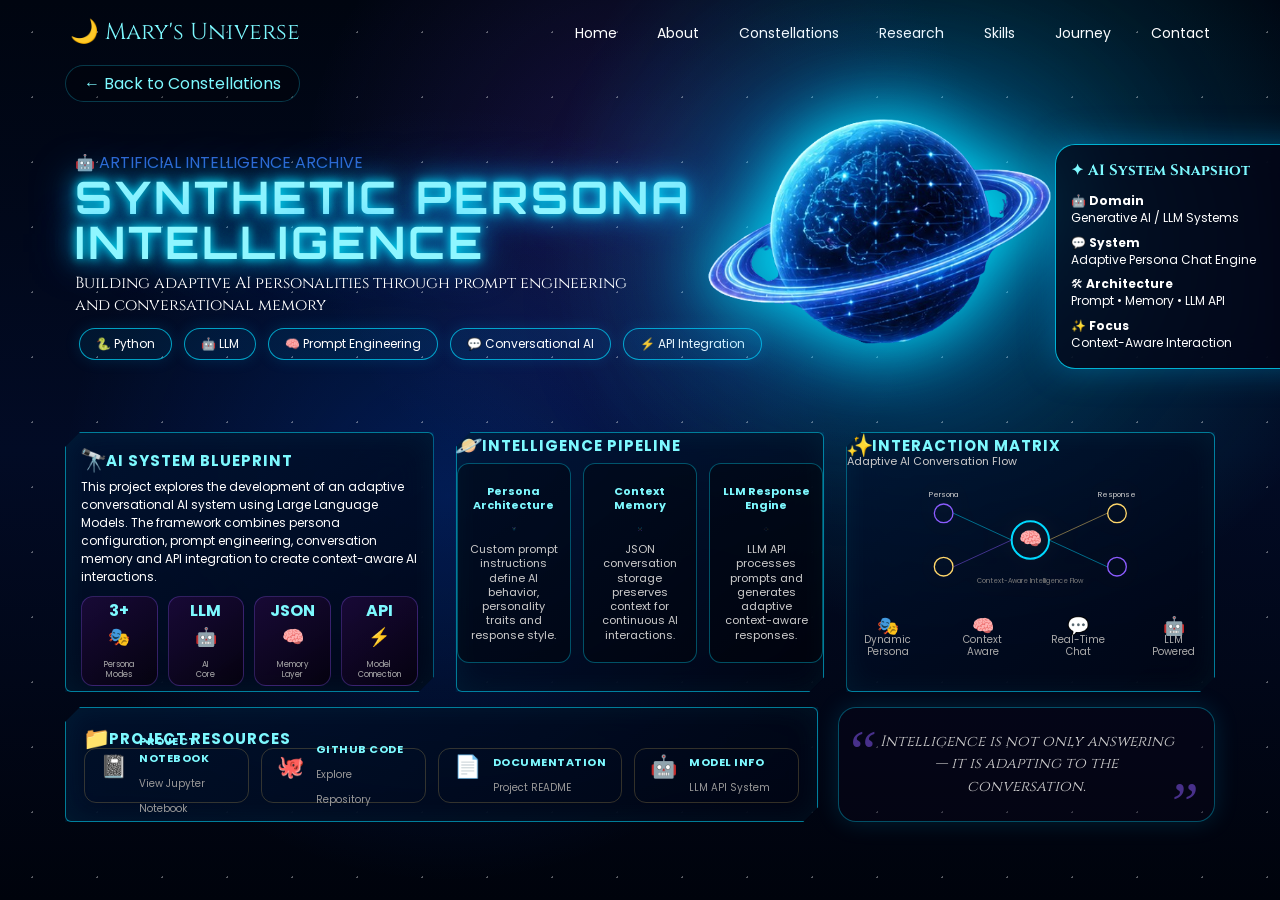
==== projects/ai.html @ 61479e6f "Publish Mary's Universe portfolio" ====
<!DOCTYPE html>
<html lang="en">

<head>

<meta charset="UTF-8">
<meta name="viewport" content="width=device-width, initial-scale=1.0">

<title>Synthetic Persona Archive 🤖</title>
<link rel="stylesheet" href="ai.css">

<link href="https://fonts.googleapis.com/css2?family=Cinzel:wght@600;700&family=Poppins:wght@300;400;500&display=swap" rel="stylesheet">
<link href="https://fonts.googleapis.com/css2?family=Orbitron:wght@700;800&display=swap" rel="stylesheet">

</head>


<body>


<!-- NAVBAR -->
<nav class="navbar">
    <div class="logo">🌙 Mary's Universe</div>
    <ul class="nav-links">
        <li><a href="../index.html#home">Home</a></li>
        <li><a href="../index.html#about">About</a></li>
        <li><a href="../index.html#constellations">Constellations</a></li>
        <li><a href="../index.html#research">Research</a></li>
        <li><a href="../index.html#skills">Skills</a></li>
        <li><a href="../index.html#journey">Journey</a></li>
        <li><a href="../index.html#contact">Contact</a></li>
    </ul>
</nav>

</div>
<a href="../index.html#constellations" class="back-btn">← Back to Constellations</a>
</div>

<!-- HERO -->
<section class="project-hero">
<div class="hero-text">

<p class="tag">🤖 ARTIFICIAL INTELLIGENCE ARCHIVE</p>

<h1>
SYNTHETIC PERSONA<br>
INTELLIGENCE
</h1>

<p class="subtitle">
Building adaptive AI personalities through prompt engineering <br>
and conversational memory
</p>

<div class="chips">

<span>🐍 Python</span>
<span>🤖 LLM</span>
<span>🧠 Prompt Engineering</span>
<span>💬 Conversational AI</span>
<span>⚡ API Integration</span>

</div>

<div class="planet-zone">

    <img src="../Images/ai planet.png" 
    class="planet">

    <div class="snapshot-card">
        <h3>✦ AI System Snapshot</h3>
        <p>
            🤖 <b>Domain</b><br>
            Generative AI / LLM Systems
        </p>
        <p>
            💬 <b>System</b><br>
            Adaptive Persona Chat Engine
        </p>
        <p>
            🛠 <b>Architecture</b><br>
            Prompt • Memory • LLM API
        </p>
        <p>
            ✨ <b>Focus</b><br>
            Context-Aware Interaction
        </p>
    </div>
</div>

</section>

<div class="archive-grid">

    <div class="glass-card overview-card">
        <h2><span class="card-icon">🔭</span> AI System Blueprint</h2>
        <p>
            This project explores the development of an adaptive conversational 
            AI system using Large Language Models. The framework combines 
            persona configuration, prompt engineering, conversation memory 
            and API integration to create context-aware AI interactions.
        </p>
        <div class="overview-stats">
            <div class="mini-stat">
                <span class="stat-icon" style="color:#00d9ff;">🎭</span>
                <h4>3+</h4>
                <p>Persona<br>Modes</p>
            </div>
            <div class="mini-stat">

                <span class="stat-icon" style="color:#ffd76b;">🤖</span>
                <h4>LLM</h4>
                <p>AI<br>Core</p>
            </div>
            <div class="mini-stat">
                <span class="stat-icon" style="color:#00d9ff;">🧠</span>
                <h4>JSON</h4>
                <p>Memory<br>Layer</p>
            </div>
            <div class="mini-stat">
                <span class="stat-icon" style="color:#ffd76b;">⚡</span>
                <h4>API</h4>
                <p>Model<br>Connection</p>
            </div>
        </div>
    </div>

    <div class="glass-card methodology-card">
        <h2><span class="card-icon">🪐</span> Intelligence Pipeline</h2>
        <div class="method-subgrid">
            <div class="method-box">
                <h4>Persona<br>Architecture</h4>
                <svg viewBox="0 0 100 100" class="method-svg">
                    <!-- AI identity core -->
                    <circle cx="50" cy="45" r="18"
                    stroke="#00d9ff"
                    stroke-width="2"
                    fill="none"/>
                    <circle cx="50" cy="35" r="6"
                    fill="#ffd76b"/>
                    <path d="M35 65 Q50 50 65 65"
                    stroke="#00d9ff"
                    fill="none"
                    stroke-width="2"/>
                    <circle cx="25" cy="25" r="4"
                    fill="#8b5cff"/>
                    <circle cx="75" cy="25" r="4"
                    fill="#8b5cff"/>
                    <line x1="29" y1="25" x2="42" y2="40"
                    stroke="#8b5cff"/>
                    <line x1="71" y1="25" x2="58" y2="40"
                    stroke="#8b5cff"/>
                </svg>
                <p>
                    Custom prompt instructions define AI behavior, personality traits and response style.
                </p>
            </div>
            <div class="method-box">
            <h4>Context<br>Memory</h4>
                <svg viewBox="0 0 100 100" class="method-svg">
                    <!-- Memory network -->
                    <circle cx="50" cy="50" r="10"
                    fill="none"
                    stroke="#ffd76b"
                    stroke-width="2"/>
                    <circle cx="25" cy="30" r="5"
                    fill="#00d9ff"/>
                    <circle cx="75" cy="30" r="5"
                    fill="#00d9ff"/>
                    <circle cx="30" cy="75" r="5"
                    fill="#8b5cff"/>
                    <circle cx="70" cy="75" r="5"
                    fill="#8b5cff"/>
                    <line x1="50" y1="50" x2="25" y2="30"
                    stroke="#ffffff"
                    opacity=".5"/>
                    <line x1="50" y1="50" x2="75" y2="30"
                    stroke="#ffffff"
                    opacity=".5"/>
                    <line x1="50" y1="50" x2="30" y2="75"
                    stroke="#ffffff"
                    opacity=".5"/>
                    <line x1="50" y1="50" x2="70" y2="75"
                    stroke="#ffffff"
                    opacity=".5"/>
                </svg>
                <p>
                    JSON conversation storage preserves context for continuous AI interactions.
                </p>
            </div>
            <div class="method-box">
                <h4>LLM Response<br>Engine</h4>
                <svg viewBox="0 0 100 100" class="method-svg">
                    <!-- AI neural flow -->
                    <circle cx="20" cy="50" r="6"
                    stroke="#ffd76b"
                    fill="none"/>
                    <circle cx="50" cy="25" r="6"
                    stroke="#00d9ff"
                    fill="none"/>
                    <circle cx="50" cy="75" r="6"
                    stroke="#00d9ff"
                    fill="none"/>
                    <circle cx="80" cy="50" r="6"
                    stroke="#ffd76b"
                    fill="none"/>
                    <path d="M26 50 L44 25"
                    stroke="#8b5cff"/>
                    <path d="M26 50 L44 75"
                    stroke="#8b5cff"/>
                    <path d="M56 25 L74 50"
                    stroke="#ffd76b"/>
                    <path d="M56 75 L74 50"
                    stroke="#ffd76b"/>
                </svg>
                <p>
                    LLM API processes prompts and generates adaptive context-aware responses.
                </p>
            </div>
        </div>
    </div>

    <div class="glass-card results-card">
        <h2><span class="card-icon">✨</span> Interaction Matrix</h2>
        <div class="chart-container" style="margin-bottom:20px;">
            <p class="chart-title">
             Adaptive AI Conversation Flow
            </p>
            <svg viewBox="0 0 500 180" 
                class="results-chart-svg"
                style="width:100%; height:160px;">
                <!-- central AI core -->
                <circle cx="250" cy="90" r="28"
                fill="none"
                stroke="#00d9ff"
                stroke-width="3"/>
                <text x="250" y="98"
                fill="#ffd76b"
                font-size="28"
                text-anchor="middle">
                🧠
                </text>
                <!-- surrounding nodes -->
                <circle cx="120" cy="50" r="14"
                fill="none"
                stroke="#8b5cff"
                stroke-width="2"/>
                <circle cx="120" cy="130" r="14"
                fill="none"
                stroke="#ffd76b"
                stroke-width="2"/>
                <circle cx="380" cy="50" r="14"
                fill="none"
                stroke="#ffd76b"
                stroke-width="2"/>
                <circle cx="380" cy="130" r="14"
                fill="none"
                stroke="#8b5cff"
                stroke-width="2"/>
                <!-- connections -->
                <line x1="135" y1="50"
                x2="222" y2="90"
                stroke="#00d9ff"
                opacity=".7"/>
                <line x1="135" y1="130"
                x2="222" y2="90"
                stroke="#8b5cff"
                opacity=".7"/>
                <line x1="278" y1="90"
                x2="365" y2="50"
                stroke="#ffd76b"
                opacity=".7"/>
                <line x1="278" y1="90"
                x2="365" y2="130"
                stroke="#00d9ff"
                opacity=".7"/>
                <!-- labels -->
                <text x="120" y="25"
                fill="#ccc"
                font-size="11"
                text-anchor="middle">
                Persona
                </text>
                <text x="380" y="25"
                fill="#ccc"
                font-size="11"
                text-anchor="middle">
                Response
                </text>
                <text x="250" y="155"
                fill="#777"
                font-size="10"
                text-anchor="middle">
                Context-Aware Intelligence Flow
                </text>
            </svg>
        </div>
        <div class="results-text-stats">
            <div>
                <h4>🎭</h4>
                <p>Dynamic<br>Persona</p>
            </div>
            <div>
                <h4>🧠</h4>
                <p>Context<br>Aware</p>
            </div>
            <div>
                <h4>💬</h4>
                <p>Real-Time<br>Chat</p>
            </div>
            <div>
                <h4>🤖</h4>
                <p>LLM<br>Powered</p>
            </div>
        </div>
    </div>
</div>

<div class="bottom-grid">
    <div class="glass-card resources-card">
        <h2><span class="card-icon">📁</span> Project Resources</h2>
        <div class="resource-buttons">
            <!-- NOTEBOOK -->
            <a href="../files/AI.ipynb" 
            target="_blank" 
            class="res-btn">
                <span class="res-icon">📓</span>
                <div class="res-text">
                    <strong>Project Notebook</strong>
                    <span>View Jupyter Notebook</span>
                </div>
            </a>
            <!-- GITHUB -->
            <a class="res-btn"
            href="https://github.com/TheDataPoetMaryam/Adaptive-AI-Persona-Engine"
            target="_blank">
                <span class="res-icon">🐙</span>
                <div class="res-text">
                    <strong>GitHub Code</strong>
                    <span>Explore Repository</span>
                </div>
            </a>
            <!-- DOCUMENTATION -->
            <a href="https://github.com/TheDataPoetMaryam/Adaptive-AI-Persona-Engine/blob/main/README.md"
            target="_blank"
            class="res-btn">
                <span class="res-icon">📄</span>
                <div class="res-text">
                    <strong>Documentation</strong>
                    <span>Project README</span>
                </div>
            </a>
            <!-- MODEL INFO -->
            <a href="https://openrouter.ai/"
            target="_blank"
            class="res-btn">
                <span class="res-icon">🤖</span>
                <div class="res-text">
                    <strong>Model Info</strong>
                    <span>LLM API System</span>
                </div>
            </a>
        </div>
    </div>
    <div class="quote-card">
        <p class="quote-content">
            Intelligence is not only answering — it is adapting to the conversation.
        </p>
    </div>
</div>

</section>

</body>

</html>
---- projects/ai.css ----
*{
    margin:0;
    padding:0;
    box-sizing:border-box;
}

body{

height:100vh;

background:
radial-gradient(circle at 75% 25%,
rgba(0,210,255,.28),
transparent 35%),

radial-gradient(circle at 35% 55%,
rgba(0,90,255,.22),
transparent 40%),

radial-gradient(circle at 50% 20%,
rgba(120,70,255,.18),
transparent 35%),

linear-gradient(
#000510,
#020b25,
#00030c);

color:white;
font-family:'Poppins',sans-serif;
overflow:hidden;

}

/* GALAXY STARS */

body::before{

    content:"";

    position:fixed;

    inset:0;

    background-image:
    radial-gradient(white 1px,transparent 1px);

    background-size:65px 65px;

    opacity:.35;

    animation:starMove 50s linear infinite;

    z-index:-1;

}


@keyframes starMove{

    to{
        background-position:600px 600px;
    }

}

/* ================= NAV ================= */

nav{
    height:65px;
    padding:
    0 70px;
    display:flex;
    justify-content:space-between;
    align-items:center;
}

.logo{
    font-family:'Cinzel';
    color:#7df9ff;
    font-size:23px;
}

nav ul{
    display:flex;
    list-style:none;
    gap:40px;
}

nav li{
    list-style:none;
}

nav a{
    color:white;
    text-decoration:none;
    font-size:14px;
}

nav a:hover{
    color:#7df9ff;
}

.back-btn{
    display:inline-block;

    margin-left:65px;
    margin-top:0px;
    margin-bottom:20px;

    padding:5px 18px;

    border:1px solid rgba(12, 94, 114, 0.6);
    border-radius:25px;

    color:#7df9ff;
    text-decoration:none;

    background:rgba(0,0,0,.25);

    transition:.3s;
}

.back-link:hover{
    background:rgba(255,215,107,.12);
    box-shadow:0 0 18px rgba(255,215,107,.25);
    transform:translateX(-4px);
}
/* ================= HERO ================= */


.project-hero{
    height:60vh;
    padding:10px 75px 0;
    display:flex;
    justify-content:space-between;
    align-items:center;
}

.tag{
    color:#3368d2;
    margin-bottom:0px;
}

h1{
font-family:'Orbitron', sans-serif;

font-size:2.8rem;

line-height:1;

letter-spacing:3px;

color:#8ff6ff;

text-shadow:
0 0 10px #00eaff,
0 0 25px #00bfff,
0 0 45px rgba(0,150,255,.8);

text-transform:uppercase;
}

.subtitle{
    margin:8px 0;
    font-size:16px;
    font-family:'Cinzel';
}

/* CHIPS */

.chips span{

display:inline-block;
padding:6px 16px;
margin:4px;

border-radius:40px;

border:
1px solid rgba(0,220,255,.7);

background:
rgba(0,180,255,.08);

box-shadow:
0 0 15px rgba(0,180,255,.15);

font-size:12px;

}


/* PLANET AREA */

.planet-zone{
    width:450px;
    height:280px;
    position:relative;
    display:flex;
    justify-content:center;
    align-items:center;
}

/* ACTUAL PLANET */
.planet{
    width:380px;
    position:absolute;
    right:-550px;
    top:-250px;
    animation:planetFloat 6s infinite ease-in-out;
    filter:
    drop-shadow(0 0 35px #00eaff)
    drop-shadow(0 0 80px rgba(0,150,255,.7));
}


/* SNAPSHOT */

.snapshot-card{
    position:absolute;
    right:-930px;
    top:-220px;
    width:400px;
    height:225px;
    overflow:hidden;
    padding:15px;
    background:rgba(3,3,20,.72);
    border:1px solid rgba(0,220,255,.8);
    border-radius:20px;
    backdrop-filter:blur(18px);
    box-shadow:0 0 35px rgba(0,180,255,.35);
}

.snapshot-card h3{
    color:#7df9ff;
    font-family:'Cinzel';
    margin-bottom:12px;
    font-size: 15px;
}

.snapshot-card p{
    margin-bottom:8px;
    font-size:12px;
    line-height:1.4;
}

@keyframes planetFloat{
    50%{
        transform:
        translateY(5px);
    }
}

/* ================= GRID SIZING ================= */
.archive-grid {
    display: grid;
    grid-template-columns: 5fr 5fr 5fr; 
    gap: 22px;
    padding: 0 65px;
    margin-top: -230px;
}

.card-icon{

    display:flex;

    align-items:center;
    justify-content:center;

    width:25px;
    height:25px;

    font-size:22px;

    transform:none;

}

/* ================= PROJECT OVERVIEW ================= */

.overview-card{
    height:160px;
    padding:15px;
}

/* overview paragraph */

.overview-card p{
    font-size:12px;
    line-height:1.5;
    margin-top: 20px;
}

/* STATS INSIDE OVERVIEW */

.overview-stats{
    display:grid;
    grid-template-columns:repeat(4,1fr);
    gap:10px;
    margin-top:10px;
}

.mini-stat{

    height:90px;

    padding:10px 5px;

    background:
    linear-gradient(
    145deg,
    rgba(30,10,60,.8),
    rgba(5,2,15,.9)
    );

    border:
    1px solid rgba(139,92,255,.3);

    border-radius:12px;

    text-align:center;

    display:flex;
    flex-direction:column;
    align-items:center;
    justify-content:center;

}

.mini-stat h4{

    order:1;

    color:#7df9ff;

    font-size:16px;

    margin-top:15px;

}

.stat-icon{
    order:2;
    font-size:18px;
    margin-bottom:-10px;
}


.mini-stat p{
    order:3;
    font-size:8px;
    line-height:1.15;
    color:#aaa;
    margin-bottom:20px;
}

/* ================= METHODOLOGY SUBGRID ================= */

.method-subgrid{
    display:grid;
    grid-template-columns:
    repeat(3,1fr);
    gap:12px;
    height:auto;
    margin-top:20px;
}

.method-box{
    height:200px;
    border:1px solid rgba(0,220,255,.35);
    border-radius:12px;
    padding:20px 10px;
    text-align:center;
    background:
    rgba(0,0,0,.35);
    display:flex;
    flex-direction:column;
    align-items:center;
    justify-content:center;
    margin-bottom:200px;
}

.method-box h4{
    color:#7df9ff;
    font-size:11px;
    line-height:1.3;
    margin-bottom:8px;
}

.method-svg{
    width:100%;
    height:45px;
    margin:
    5px 0;
    filter:
    drop-shadow(0 0 12px rgba(139,92,255,.35));
}

.method-box p{
    font-size:11px;
    line-height:1.3;
    color:#ccc;
    margin-top:5px;
}

.method-box:hover .method-svg{
    transform:
    scale(1.08);
}

/* ================= RESULTS PREVIEW ================= */

.results-card{
    display:flex;
    flex-direction:column;
}


/* GRAPH */

.chart-placeholder{
    height:250px;
    display:flex;
    align-items:center;
    justify-content:center;
    margin-bottom:200px;
}


/* GRAPH SVG */

.results-chart-svg{
    width:100%;
    height:250px !important;
    filter:
    drop-shadow(0 0 12px rgba(255,215,107,.15));
}

.chart-title{
    font-size:11px;
    color:#ccc;
    text-align:left;
    margin-top:10px; 
    margin-bottom:10px;
}

/* NUMBERS UNDER GRAPH */

.results-text-stats{
    display:grid;
    grid-template-columns:repeat(4,1fr);
    gap:15px;
    margin-top:-15px;
    text-align:center;
}


.results-text-stats h4{
    color:#7df9ff;
    font-size:18px;
    margin-bottom:-5px;
}


.results-text-stats p{

    font-size:10px;
    line-height:1.2;
    color:#aaa;

}

/* ================= BOTTOM GRID ================= */
.bottom-grid {
    display: grid;
    grid-template-columns: 2fr 1fr; 
    gap: 20px;
    padding:0px 65px;
    margin-top: -55px;
    align-items:start;
}

.resources-card{
    height:130;
    min-height: 150px;
    padding:auto;
    display:flex;
    flex-direction:column;
    justify-content:flex-start;
}

.resource-buttons {
    display: flex;
    gap: 12px;
    margin-top:12px;
}

.res-btn {
    height:50px;
    display: flex;
    align-items: center;
    gap: 12px;
    padding: 6px 12px;
    background: transparent;
    border: 1px solid rgba(255, 215, 107, 0.2);
    border-radius: 12px;
    text-decoration: none;
    color: #d8d9e8;
    transition: 0.3s;
    flex: 1; /* Makes all buttons equal width */
}

.res-btn:hover {
    border-color: #7df9ff;
    background: rgba(255, 215, 107, 0.08);
    transform: translateY(-3px);
}

.res-icon {
    font-size: 22px;
    margin-bottom:18px;
}

.res-text strong {
    display: block;
    font-size: 11px;
    color:#7df9ff;
    text-transform: uppercase;
    letter-spacing: 0.5px;
    margin-bottom: 2px;
}

.res-text span {
    font-size: 10px;
    color: #999;
}

.results-chart-svg {
    width: 100%; 
    height: 120px !important; /* Shrunk chart height */
    filter: drop-shadow(0 0 10px rgba(255, 215, 107, 0.1));
}

/* ================= QUOTE CARD ================= */
.quote-card {
    display: flex;
    align-items: center;
    justify-content: center;
    padding: 40px;
    position: relative;
    border:1px solid rgba(0,220,255,.35);
    box-shadow:
    0 0 25px rgba(0,200,255,.15);
    border-radius: 18px;
    background: rgba(10, 5, 25, 0.4);
    height:115px;
}

.quote-content {
    text-align: center;
    font-style: italic;
    color: #ccc;
    line-height: 1.5;
    font-family: 'Cinzel', serif;
    font-size: 15px;
    position: relative;
}

.quote-content::before {
    content: "“";
    position: absolute;
    left: -35px;
    top: -25px;
    color: #8b5cff;
    font-size: 60px;
    font-family: serif;
    opacity: 0.5;
}

.quote-content::after {
    content: "”";
    position: absolute;
    right: -25px;
    bottom: -50px;
    color: #8b5cff;
    font-size: 60px;
    font-family: serif;
    opacity: 0.5;
}

.glass-card {
    background:
    linear-gradient(
    145deg,
    rgba(0,20,50,.75),
    rgba(0,5,20,.85)
    );

    border:
    1px solid rgba(0,220,255,.55);

    border-radius:6px;
    clip-path:
    polygon(
    15px 0,
    100% 0,
    100% calc(100% - 15px),
    calc(100% - 15px) 100%,
    0 100%,
    0 15px
    );

    backdrop-filter:blur(18px);

    box-shadow:
    inset 0 0 30px rgba(0,255,255,.06),
    0 0 35px rgba(0,170,255,.25);
    display: flex;
    flex-direction: column;
    min-height:100;
    height:260px;
    margin-bottom: 70px;
}

h2 {
    color:#7df9ff;
    margin-bottom: -15px;
    font-size: 15px;
    letter-spacing: 1px;
    text-transform: uppercase;
    display: flex;
    align-items: center;
}

/* FORCE FIX RESOURCE CARD */

.bottom-grid .resources-card{
    height:115px !important;
    min-height:0 !important;
    padding:18px !important;
    overflow:hidden;
}


/* remove extra stretching */
.bottom-grid{
    align-items:start !important;
}


/* resource button row */
.resource-buttons{
    height:70px;
    margin-top:12px;
}


/* individual buttons */
.res-btn{
    height:55px;
    padding:8px 15px;
}
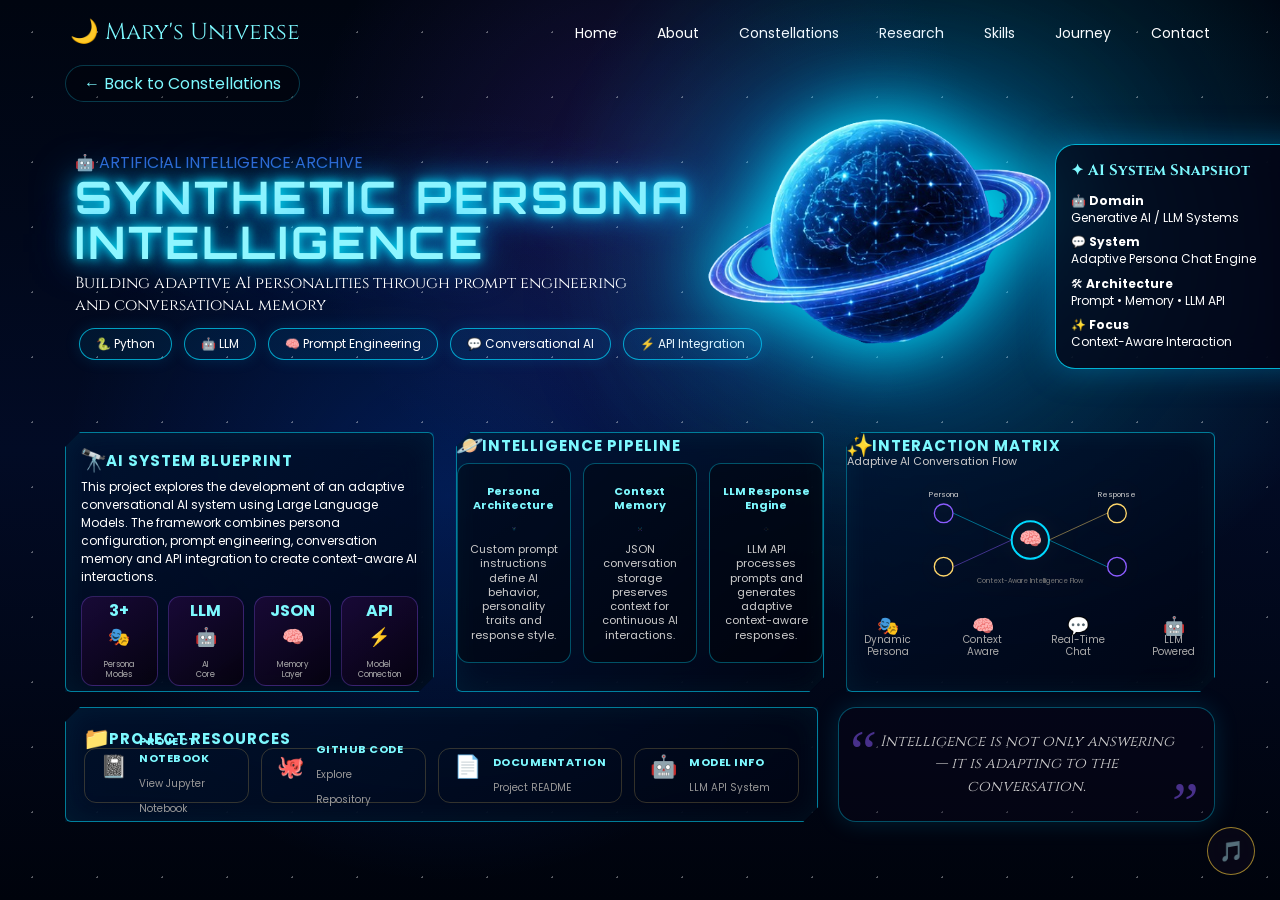
==== commit e74be07e: "Publish Mary's Universe portfolio" ====
--- a/projects/ai.html
+++ b/projects/ai.html
@@ -371,6 +371,9 @@
 
 </section>
 
+<link rel="stylesheet" href="../music.css">
+<script src="../music.js"></script>
+
 </body>
 
 </html>
--- a/music.css
+++ b/music.css
@@ -0,0 +1,34 @@
+.music-toggle {
+    position: fixed;
+    bottom: 25px;
+    right: 25px;
+    width: 48px;
+    height: 48px;
+    border-radius: 50%;
+    border: 1px solid rgba(212, 175, 55, 0.7);
+    background: rgba(10, 8, 25, 0.75);
+    backdrop-filter: blur(10px);
+    color: #d4af37;
+    font-size: 20px;
+    cursor: pointer;
+    z-index: 99999;
+    transition: 0.3s ease;
+}
+
+.music-toggle:hover {
+    transform: scale(1.1);
+}
+
+.music-toggle.playing {
+    box-shadow: 0 0 18px rgba(212, 175, 55, 0.35);
+}
+
+@media (max-width: 700px) {
+    .music-toggle {
+        width: 44px;
+        height: 44px;
+        right: 18px;
+        bottom: 18px;
+        font-size: 18px;
+    }
+}
